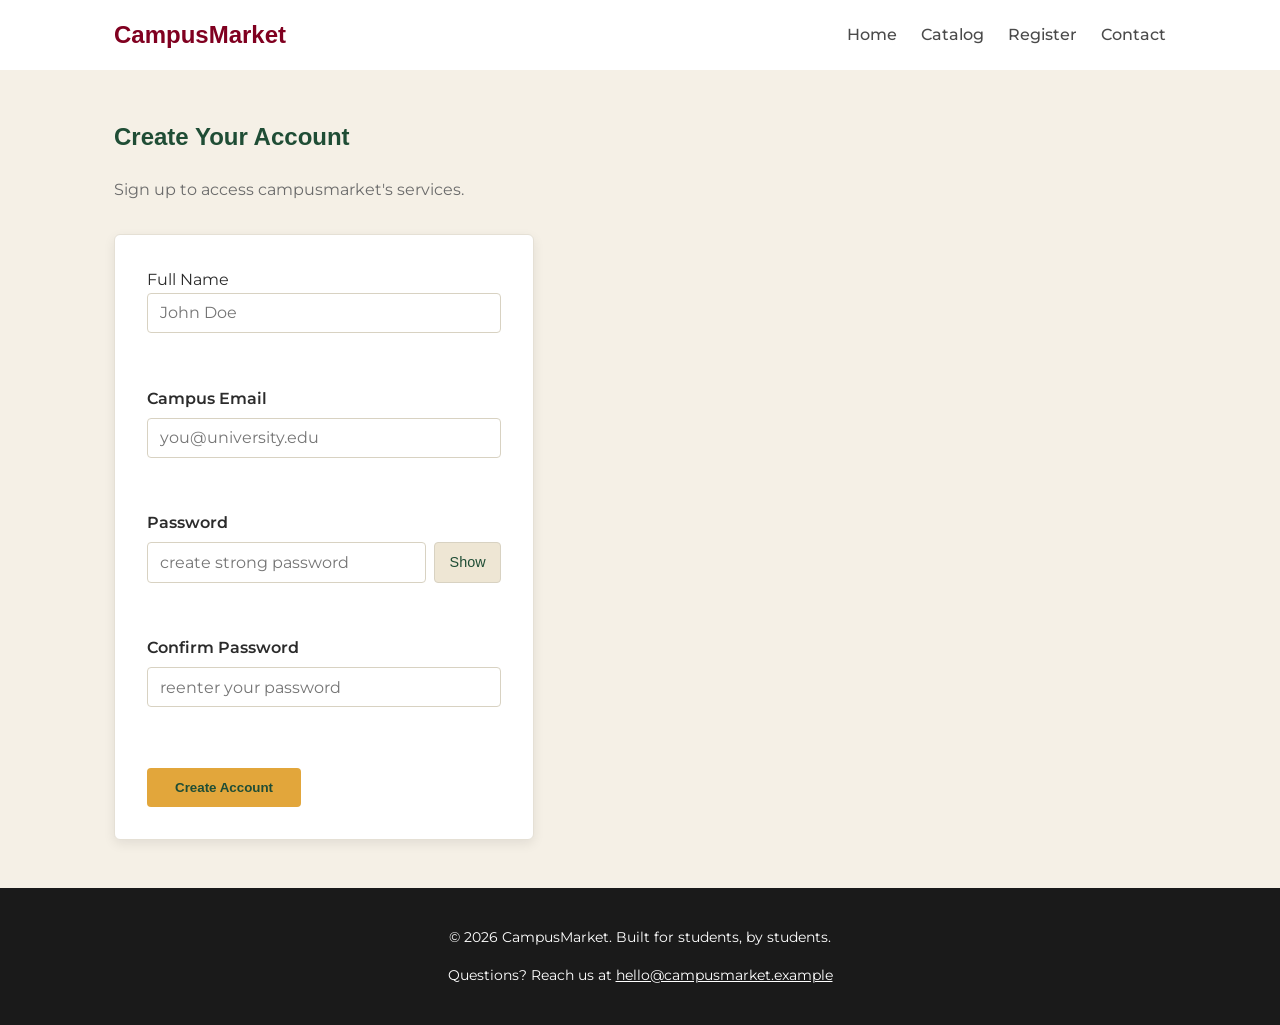
==== register.html @ 50a69acf "Add files via upload Part 3: form validation and interactivity" ====
<!DOCTYPE html>
<html>
<head>
  <meta charset="UTF-8">
  <meta name="viewport" content="width=device-width, initial-scale=1.0">
  <title>Register - CampusMarket</title>
  <link rel="stylesheet" href="styles.css">
</head>
<body>
  <header class="site-header">
    <div class="container header-inner">
      <a href="index.html" class="logo">Campus<span>Market</span></a>
      <nav>
        <ul class="nav-list">
          <li><a href="index.html">Home</a></li>
          <li><a href="catalog.html">Catalog</a></li>
          <li><a href="register.html" aria-current="page">Register</a></li>
          <li><a href="index.html#contact">Contact</a></li>
        </ul>
      </nav>
    </div>
  </header>

  <main>
    <section class="register-section" aria-labelledby="register-heading">
      <div class="container">
        <header class='register-header'>
          <h1 id="register-heading">Create Your Account</h1>
          <p class="register-subtitle">Sign up to access campusmarket's services.</p>
        </header>
<!--password-->
        <form id="registerForm" class="register-form" novalidate>
          <div class="form-group">
            <label="fullName">Full Name</label>
            <input type="text" 
                  id="fullName"
                   name="fullName"
                   placeholder="John Doe"
                   required>
            <p class="error-message" id="fullNameError"></p>
          </div>
<!--email-->
          <div class="form-group">
            <label for="email">Campus Email</label>
            <input type="text" id="email" name="email" placeholder="you@university.edu">
            <p class="error-message" id="emailError"></p>
          </div>
          <div class="form-group">
            <label for="password">Password</label>
            <div class="password-wrapper">
              <input type="password" 
                id="password"
                 name="password"
                 placeholder="create strong password"
                 autoComplete="new-password"
                 required>
              <button type="button" 
                id="togglePassword" 
                class="toggle-btn"#
                aria-label="Show password">
                Show</button>
            </div>
            <p class="error-message" id="passwordError"></p>
          </div>
<!--confirm password-->
          <div class="form-group">
            <label for="confirmPassword">Confirm Password</label>
            <input type="password"
               id="confirmPassword" 
               name="confirmPassword"
               placeholder="reenter your password"
               autocomplete="new-password"
               required>
            <p class="error-message" id="confirmPasswordError"></p>
          </div>
<!--submit button-->
          <button type="submit" class="btn">Create Account</button>
          <p id="formSuccess" class="form-success" hidden>Account created successfully! Welcome to CampusMarket.
          </p>
        </form>
      </div>
    </section>
  </main>

  <footer class="site-footer">
    <div class="container">
      <p>&copy; 2026 CampusMarket. Built for students, by students.</p>
      <p>Questions? Reach us at <a href="mailto:hello@campusmarket.example">hello@campusmarket.example</a></p>
    </div>
  </footer>

  <script src="register.js"></script>
</body>
</html>
---- styles.css ----
/*:root {
  --color-primary: #2f6f4f;
  --color-primary-dark: #1f4d35;
  --color-accent: #e2a63b;
  --color-bg: #faf8f3;
  --color-card-bg: #ffffff;
  --color-text: #2b2b2b;
  --color-muted: #6b6b6b;
  --font-heading: Lucida Sans, sans-serif;
  --font-body: Montserrat, sans-serif;
}

* {
  box-sizing: border-box;
}

body {
  margin: 0;
  font-family: var(--font-body);
  color: var(--color-text);
  background-color: var(--color-bg);
  line-height: 1.6;
}

h1, h2, h3 {
  font-family: var(--font-heading);
  color: var(--color-primary-dark);
  margin-top: 0;
}

a {
  color: var(--color-primary);
  text-decoration: none;
}

a:hover {
  text-decoration: underline;
}

.container {
  max-width: 1100px;
  margin: 0 auto;
  padding: 0 1.5rem;
}

.site-header {
  background-color: var(--color-primary-dark);
  padding: 1rem 0;
}

.header-inner {
  display: flex;
  justify-content: space-between;
  align-items: center;
  flex-wrap: wrap;
}

.logo {
  font-family: var(--font-heading);
  font-size: 1.5rem;
  font-weight: bold;
  color: #ffffff;
}

.logo span {
  color: var(--color-accent);
}

.nav-list {
  list-style: none;
  display: flex;
  gap: 1.5rem;
  margin: 0;
  padding: 0;
  align-items: center;
}

.nav-list a {
  color: #ffffff;
  font-weight: 500;
  text-decoration: none;
  transition: color 0.2s ease-in-out;
}

.nav-list a:hover {
  color: #e63946;
  text-decoration: none;
}

.hero {
  background-color: var(--color-primary);
  color: #ffffff;
  padding: 4rem 0;
  text-align: center;
}

.hero h1 {
  color: #ffffff;
  font-size: 2.25rem;
  max-width: 700px;
  margin: 0 auto 1rem;
}

.hero p {
  max-width: 600px;
  margin: 0 auto 1.5rem;
  color: #eaf3ee;
}

.btn {
  display: inline-block;
  background-color: var(--color-accent);
  color: var(--color-primary-dark);
  font-weight: bold;
  padding: 0.75rem 1.75rem;
  border-radius: 4px;
}

.btn:hover {
  background-color: #cf9633;
  text-decoration: none;
}

.features {
  padding: 3rem 0;
}

.feature-grid {
  display: grid;
  grid-template-columns: repeat(auto-fit, minmax(220px, 1fr));
  gap: 1.5rem;
  margin-top: 1.5rem;
}

.feature-card {
  background-color: var(--color-card-bg);
  border: 1px solid #e5e0d5;
  border-radius: 6px;
  padding: 1.5rem;
}

.feature-card h3 {
  color: var(--color-primary);
  margin-bottom: 0.5rem;
}

.about {
  background-color: #f1ede1;
  padding: 3rem 0;
}

.about p {
  max-width: 750px;
  color: var(--color-text);
}

.catalog-intro {
  padding: 2.5rem 0 1rem;
  text-align: center;
}

.catalog-intro p {
  color: var(--color-muted);
}

.catalog {
  padding: 1rem 0 3rem;
}

.catalog-controls {
  display: flex;
  gap: 1rem;
  flex-wrap: wrap;
  margin-bottom: 1.5rem;
}

.catalog-controls input,
.catalog-controls select {
  padding: 0.6rem 0.8rem;
  border: 1px solid #d8d2c2;
  border-radius: 4px;
  font-family: var(--font-body);
  font-size: 1rem;
}

.catalog-controls input {
  flex: 1;
  min-width: 200px;
}

.no-results {
  color: var(--color-muted);
  font-style: italic;
}

.product-calc {
  margin-top: 0.9rem;
  padding-top: 0.9rem;
  border-top: 1px solid #eee6d4;
}

.product-calc label {
  font-size: 0.9rem;
  color: var(--color-muted);
  display: flex;
  align-items: center;
  gap: 0.5rem;
}

.qty-input {
  width: 60px;
  padding: 0.3rem;
  border: 1px solid #d8d2c2;
  border-radius: 4px;
}

.product-total {
  font-weight: bold;
  color: var(--color-primary-dark);
  margin: 0.5rem 0 0;
}

.product-grid {
  display: grid;
  grid-template-columns: repeat(auto-fit, minmax(240px, 1fr));
  gap: 1.5rem;
}

.product-card {
  background-color: var(--color-card-bg);
  border: 1px solid #e5e0d5;
  border-radius: 6px;
  padding: 1.25rem;
  display: flex;
  flex-direction: column;
}

.product-name {
  font-size: 1.1rem;
  margin-bottom: 0.4rem;
}

.product-price {
  color: var(--color-accent);
  font-weight: bold;
  margin: 0 0 0.6rem;
}

.product-desc {
  color: var(--color-muted);
  margin: 0;
}

.register-section {
  padding: 3rem 0;
}

.register-section p {
  color: var(--color-muted);
  margin-bottom: 2rem;
}

.register-form {
  max-width: 420px;
  background-color: var(--color-card-bg);
  border: 1px solid #e5e0d5;
  border-radius: 6px;
  padding: 2rem;
}

.form-group {
  margin-bottom: 1.25rem;
}

.form-group label {
  display: block;
  font-weight: 600;
  margin-bottom: 0.4rem;
}

.form-group input[type="text"],
.form-group input[type="password"] {
  width: 100%;
  padding: 0.6rem 0.75rem;
  border: 1px solid #d8d2c2;
  border-radius: 4px;
  font-family: var(--font-body);
  font-size: 1rem;
}

.password-wrapper {
  display: flex;
  gap: 0.5rem;
}

.password-wrapper input {
  flex: 1;
}

.toggle-btn {
  background-color: #eee6d4;
  border: 1px solid #d8d2c2;
  border-radius: 4px;
  padding: 0 0.9rem;
  cursor: pointer;
  font-size: 0.9rem;
  color: var(--color-primary-dark);
}

.toggle-btn:hover {
  background-color: #e2d8bf;
}

.error-message {
  color: #b3261e;
  font-size: 0.85rem;
  margin: 0.35rem 0 0;
  min-height: 1.1em;
}

.form-success {
  color: var(--color-primary);
  font-weight: bold;
  margin-top: 1rem;
}

.register-form .btn {
  border: none;
  cursor: pointer;
  margin-top: 0.5rem;
}

.site-footer {
  background-color: var(--color-primary-dark);
  color: #eaf3ee;
  padding: 1.5rem 0;
  text-align: center;
  font-size: 0.9rem;
}

.site-footer a {
  color: var(--color-accent);
}
*/
@import url('https://fonts.googleapis.com/css2?family=Montserrat:wght@400;500;600;700&display=swap');

:root {
  --color-primary: #2f6f4f;
  --color-primary-dark: #1f4d35;
  --color-accent: #e2a63b;
  --color-burgundy: #800020;
  --color-bg: #faf8f3;
  --color-cream: #f5f0e6;
  --color-card-bg: #ffffff;
  --color-text: #2b2b2b;
  --color-muted: #6b6b6b;
  --font-heading: 'Lucida Sans', 'Lucida Sans Unicode', 'Lucida Grande', sans-serif;
  --font-body: 'Montserrat', Arial, Helvetica, sans-serif;
}

* {
  box-sizing: border-box;
}

body {
  margin: 0;
  font-family: var(--font-body);
  color: var(--color-text);
  background-color: var(--color-bg);
  line-height: 1.6;
}

h1, h2, h3 {
  font-family: var(--font-heading);
  color: var(--color-primary-dark);
  margin-top: 0;
}

a {
  color: var(--color-primary);
  text-decoration: none;
}

a:hover {
  text-decoration: underline;
}

.container {
  max-width: 1100px;
  margin: 0 auto;
  padding: 0 1.5rem;
}

.site-header {
  background-color: #ffffff;
  padding: 1rem 0;
  box-shadow: 0 1px 4px rgba(0, 0, 0, 0.08);
}

.header-inner {
  display: flex;
  justify-content: space-between;
  align-items: center;
  flex-wrap: wrap;
}

.logo {
  font-family: var(--font-heading);
  font-size: 1.5rem;
  font-weight: bold;
  color: var(--color-burgundy);
}

.logo span {
  color: var(--color-burgundy);
}

.nav-list {
  list-style: none;
  display: flex;
  gap: 1.5rem;
  margin: 0;
  padding: 0;
}

.nav-list a {
  color: #4a4a4a;
  font-weight: 500;
  transition: color 0.2s ease;
}

.nav-list a:hover {
  color: var(--color-burgundy);
  text-decoration: none;
}

.hero {
  background-color: var(--color-primary);
  color: #ffffff;
  padding: 4rem 0;
  text-align: center;
}

.hero h1 {
  color: #ffffff;
  font-size: 2.25rem;
  max-width: 700px;
  margin: 0 auto 1rem;
}

.hero p {
  max-width: 600px;
  margin: 0 auto 1.5rem;
  color: #eaf3ee;
}

.btn {
  display: inline-block;
  background-color: var(--color-accent);
  color: var(--color-primary-dark);
  font-weight: bold;
  padding: 0.75rem 1.75rem;
  border-radius: 4px;
}

.btn:hover {
  background-color: #cf9633;
  text-decoration: none;
}

.features {
  background-color: var(--color-cream);
  padding: 3rem 0;
}

.feature-grid {
  display: grid;
  grid-template-columns: repeat(auto-fit, minmax(220px, 1fr));
  gap: 1.5rem;
  margin-top: 1.5rem;
}

.feature-card {
  background-color: var(--color-card-bg);
  border: 1px solid #e5e0d5;
  border-radius: 6px;
  padding: 1.5rem;
  box-shadow: 0 4px 12px rgba(0, 0, 0, 0.08);
  transition: box-shadow 0.25s ease, transform 0.25s ease;
}

.feature-card:hover {
  box-shadow: 0 8px 20px rgba(0, 0, 0, 0.12);
  transform: translateY(-2px);
}

.feature-card h3 {
  color: var(--color-primary);
  margin-bottom: 0.5rem;
}

.about {
  background-color: var(--color-cream);
  padding: 3rem 0;
}

.about p {
  max-width: 750px;
  color: var(--color-text);
}

.catalog-intro {
  background-color: var(--color-cream);
  padding: 2.5rem 0 1rem;
  text-align: center;
}

.catalog-intro p {
  color: var(--color-muted);
}

.catalog {
  padding: 1rem 0 3rem;
}

.catalog-controls {
  display: flex;
  gap: 1rem;
  flex-wrap: wrap;
  margin-bottom: 1.5rem;
}

.catalog-controls input,
.catalog-controls select {
  padding: 0.6rem 0.8rem;
  border: 1px solid #d8d2c2;
  border-radius: 4px;
  font-family: var(--font-body);
  font-size: 1rem;
}

.catalog-controls input {
  flex: 1;
  min-width: 200px;
}

.no-results {
  color: var(--color-muted);
  font-style: italic;
}

.product-calc {
  margin-top: 0.9rem;
  padding-top: 0.9rem;
  border-top: 1px solid #eee6d4;
}

.product-calc label {
  font-size: 0.9rem;
  color: var(--color-muted);
  display: flex;
  align-items: center;
  gap: 0.5rem;
}

.qty-input {
  width: 60px;
  padding: 0.3rem;
  border: 1px solid #d8d2c2;
  border-radius: 4px;
}

.product-total {
  font-weight: bold;
  color: var(--color-primary-dark);
  margin: 0.5rem 0 0;
}

.product-grid {
  display: grid;
  grid-template-columns: repeat(auto-fit, minmax(240px, 1fr));
  gap: 1.5rem;
}

.product-card {
  background-color: var(--color-card-bg);
  border: 1px solid #e5e0d5;
  border-radius: 6px;
  padding: 1.25rem;
  display: flex;
  flex-direction: column;
  box-shadow: 0 4px 12px rgba(0, 0, 0, 0.08);
  transition: box-shadow 0.25s ease, transform 0.25s ease;
}

.product-card:hover {
  box-shadow: 0 8px 20px rgba(0, 0, 0, 0.12);
  transform: translateY(-2px);
}

.product-name {
  font-size: 1.1rem;
  margin-bottom: 0.4rem;
}

.product-price {
  color: var(--color-accent);
  font-weight: bold;
  margin: 0 0 0.6rem;
}

.product-desc {
  color: var(--color-muted);
  margin: 0;
}

.register-section {
  background-color: var(--color-cream);
  padding: 3rem 0;
}

.register-section p {
  color: var(--color-muted);
  margin-bottom: 2rem;
}

.register-form {
  max-width: 420px;
  background-color: var(--color-card-bg);
  border: 1px solid #e5e0d5;
  border-radius: 6px;
  padding: 2rem;
  box-shadow: 0 4px 12px rgba(0, 0, 0, 0.08);
}

.form-group {
  margin-bottom: 1.25rem;
}

.form-group label {
  display: block;
  font-weight: 600;
  margin-bottom: 0.4rem;
}

.form-group input[type="text"],
.form-group input[type="password"] {
  width: 100%;
  padding: 0.6rem 0.75rem;
  border: 1px solid #d8d2c2;
  border-radius: 4px;
  font-family: var(--font-body);
  font-size: 1rem;
}

.password-wrapper {
  display: flex;
  gap: 0.5rem;
}

.password-wrapper input {
  flex: 1;
}

.toggle-btn {
  background-color: #eee6d4;
  border: 1px solid #d8d2c2;
  border-radius: 4px;
  padding: 0 0.9rem;
  cursor: pointer;
  font-size: 0.9rem;
  color: var(--color-primary-dark);
}

.toggle-btn:hover {
  background-color: #e2d8bf;
}

.error-message {
  color: #b3261e;
  font-size: 0.85rem;
  margin: 0.35rem 0 0;
  min-height: 1.1em;
}

.form-success {
  color: var(--color-primary);
  font-weight: bold;
  margin-top: 1rem;
}

.register-form .btn {
  border: none;
  cursor: pointer;
  margin-top: 0.5rem;
}

.site-footer {
  background-color: #1a1a1a;
  color: #ffffff;
  padding: 1.5rem 0;
  text-align: center;
  font-size: 0.9rem;
}

.site-footer a {
  color: #ffffff;
  text-decoration: underline;
}

.site-footer a:hover {
  color: var(--color-burgundy);
}
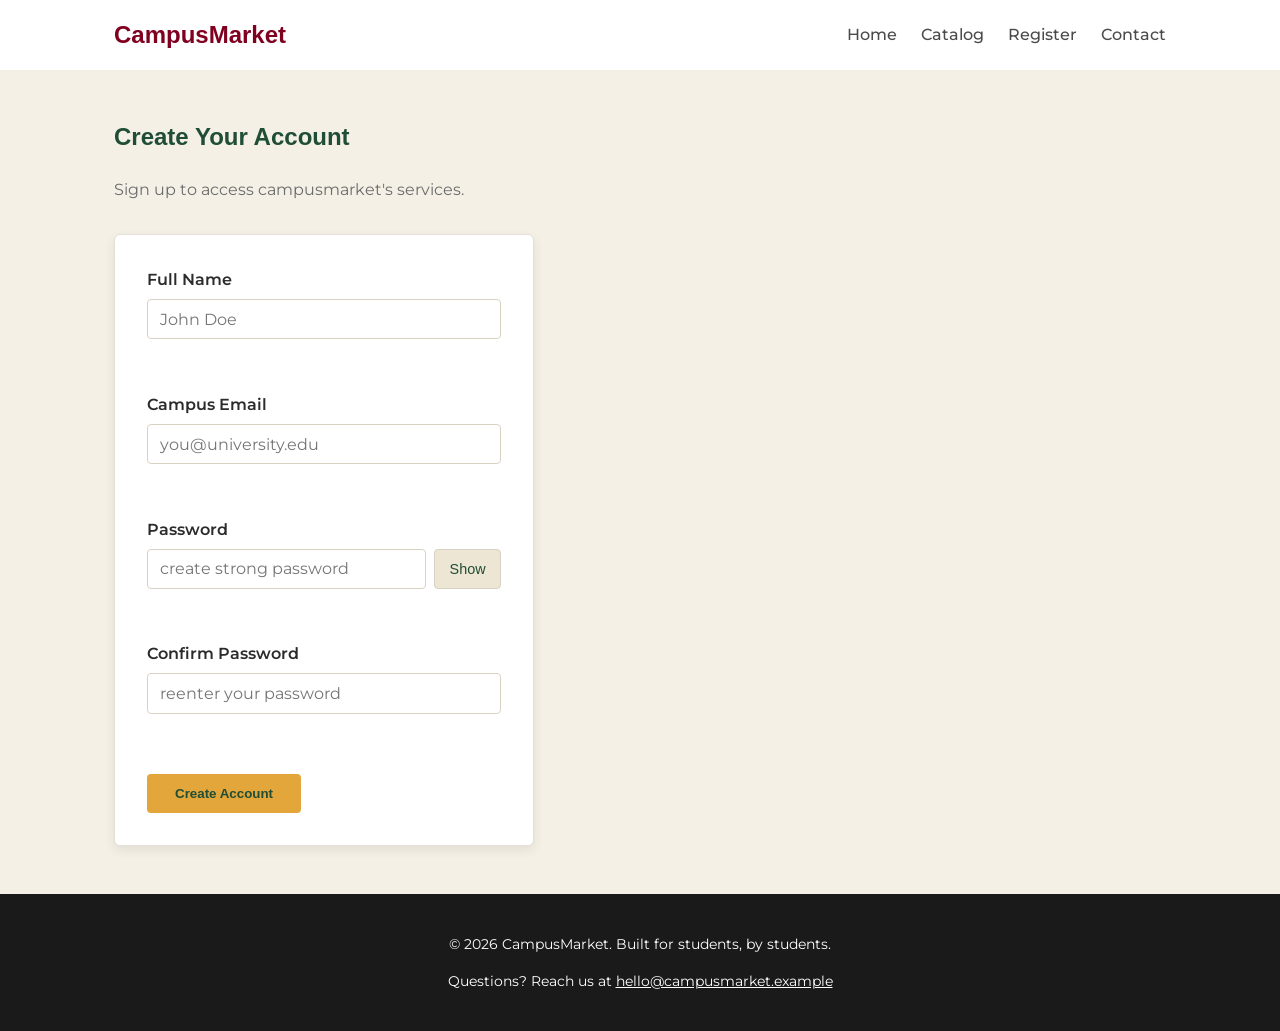
==== commit aa84d277: "Fix label attribute and update script source" ====
--- a/register.html
+++ b/register.html
@@ -31,7 +31,7 @@
 <!--password-->
         <form id="registerForm" class="register-form" novalidate>
           <div class="form-group">
-            <label="fullName">Full Name</label>
+            <label for="fullName">Full Name</label>
             <input type="text" 
                   id="fullName"
                    name="fullName"
@@ -56,7 +56,7 @@
                  required>
               <button type="button" 
                 id="togglePassword" 
-                class="toggle-btn"#
+                class="toggle-btn"
                 aria-label="Show password">
                 Show</button>
             </div>
@@ -89,6 +89,6 @@
     </div>
   </footer>
 
-  <script src="register.js"></script>
+  <script src="app.js"></script>
 </body>
 </html>
--- a/styles.css
+++ b/styles.css
@@ -1,347 +1,4 @@
-/*:root {
-  --color-primary: #2f6f4f;
-  --color-primary-dark: #1f4d35;
-  --color-accent: #e2a63b;
-  --color-bg: #faf8f3;
-  --color-card-bg: #ffffff;
-  --color-text: #2b2b2b;
-  --color-muted: #6b6b6b;
-  --font-heading: Lucida Sans, sans-serif;
-  --font-body: Montserrat, sans-serif;
-}
-
-* {
-  box-sizing: border-box;
-}
-
-body {
-  margin: 0;
-  font-family: var(--font-body);
-  color: var(--color-text);
-  background-color: var(--color-bg);
-  line-height: 1.6;
-}
-
-h1, h2, h3 {
-  font-family: var(--font-heading);
-  color: var(--color-primary-dark);
-  margin-top: 0;
-}
-
-a {
-  color: var(--color-primary);
-  text-decoration: none;
-}
-
-a:hover {
-  text-decoration: underline;
-}
-
-.container {
-  max-width: 1100px;
-  margin: 0 auto;
-  padding: 0 1.5rem;
-}
-
-.site-header {
-  background-color: var(--color-primary-dark);
-  padding: 1rem 0;
-}
-
-.header-inner {
-  display: flex;
-  justify-content: space-between;
-  align-items: center;
-  flex-wrap: wrap;
-}
-
-.logo {
-  font-family: var(--font-heading);
-  font-size: 1.5rem;
-  font-weight: bold;
-  color: #ffffff;
-}
-
-.logo span {
-  color: var(--color-accent);
-}
-
-.nav-list {
-  list-style: none;
-  display: flex;
-  gap: 1.5rem;
-  margin: 0;
-  padding: 0;
-  align-items: center;
-}
-
-.nav-list a {
-  color: #ffffff;
-  font-weight: 500;
-  text-decoration: none;
-  transition: color 0.2s ease-in-out;
-}
-
-.nav-list a:hover {
-  color: #e63946;
-  text-decoration: none;
-}
-
-.hero {
-  background-color: var(--color-primary);
-  color: #ffffff;
-  padding: 4rem 0;
-  text-align: center;
-}
-
-.hero h1 {
-  color: #ffffff;
-  font-size: 2.25rem;
-  max-width: 700px;
-  margin: 0 auto 1rem;
-}
-
-.hero p {
-  max-width: 600px;
-  margin: 0 auto 1.5rem;
-  color: #eaf3ee;
-}
-
-.btn {
-  display: inline-block;
-  background-color: var(--color-accent);
-  color: var(--color-primary-dark);
-  font-weight: bold;
-  padding: 0.75rem 1.75rem;
-  border-radius: 4px;
-}
-
-.btn:hover {
-  background-color: #cf9633;
-  text-decoration: none;
-}
-
-.features {
-  padding: 3rem 0;
-}
-
-.feature-grid {
-  display: grid;
-  grid-template-columns: repeat(auto-fit, minmax(220px, 1fr));
-  gap: 1.5rem;
-  margin-top: 1.5rem;
-}
-
-.feature-card {
-  background-color: var(--color-card-bg);
-  border: 1px solid #e5e0d5;
-  border-radius: 6px;
-  padding: 1.5rem;
-}
-
-.feature-card h3 {
-  color: var(--color-primary);
-  margin-bottom: 0.5rem;
-}
-
-.about {
-  background-color: #f1ede1;
-  padding: 3rem 0;
-}
-
-.about p {
-  max-width: 750px;
-  color: var(--color-text);
-}
-
-.catalog-intro {
-  padding: 2.5rem 0 1rem;
-  text-align: center;
-}
-
-.catalog-intro p {
-  color: var(--color-muted);
-}
-
-.catalog {
-  padding: 1rem 0 3rem;
-}
-
-.catalog-controls {
-  display: flex;
-  gap: 1rem;
-  flex-wrap: wrap;
-  margin-bottom: 1.5rem;
-}
-
-.catalog-controls input,
-.catalog-controls select {
-  padding: 0.6rem 0.8rem;
-  border: 1px solid #d8d2c2;
-  border-radius: 4px;
-  font-family: var(--font-body);
-  font-size: 1rem;
-}
-
-.catalog-controls input {
-  flex: 1;
-  min-width: 200px;
-}
-
-.no-results {
-  color: var(--color-muted);
-  font-style: italic;
-}
-
-.product-calc {
-  margin-top: 0.9rem;
-  padding-top: 0.9rem;
-  border-top: 1px solid #eee6d4;
-}
-
-.product-calc label {
-  font-size: 0.9rem;
-  color: var(--color-muted);
-  display: flex;
-  align-items: center;
-  gap: 0.5rem;
-}
-
-.qty-input {
-  width: 60px;
-  padding: 0.3rem;
-  border: 1px solid #d8d2c2;
-  border-radius: 4px;
-}
-
-.product-total {
-  font-weight: bold;
-  color: var(--color-primary-dark);
-  margin: 0.5rem 0 0;
-}
-
-.product-grid {
-  display: grid;
-  grid-template-columns: repeat(auto-fit, minmax(240px, 1fr));
-  gap: 1.5rem;
-}
-
-.product-card {
-  background-color: var(--color-card-bg);
-  border: 1px solid #e5e0d5;
-  border-radius: 6px;
-  padding: 1.25rem;
-  display: flex;
-  flex-direction: column;
-}
-
-.product-name {
-  font-size: 1.1rem;
-  margin-bottom: 0.4rem;
-}
-
-.product-price {
-  color: var(--color-accent);
-  font-weight: bold;
-  margin: 0 0 0.6rem;
-}
-
-.product-desc {
-  color: var(--color-muted);
-  margin: 0;
-}
-
-.register-section {
-  padding: 3rem 0;
-}
-
-.register-section p {
-  color: var(--color-muted);
-  margin-bottom: 2rem;
-}
-
-.register-form {
-  max-width: 420px;
-  background-color: var(--color-card-bg);
-  border: 1px solid #e5e0d5;
-  border-radius: 6px;
-  padding: 2rem;
-}
-
-.form-group {
-  margin-bottom: 1.25rem;
-}
-
-.form-group label {
-  display: block;
-  font-weight: 600;
-  margin-bottom: 0.4rem;
-}
-
-.form-group input[type="text"],
-.form-group input[type="password"] {
-  width: 100%;
-  padding: 0.6rem 0.75rem;
-  border: 1px solid #d8d2c2;
-  border-radius: 4px;
-  font-family: var(--font-body);
-  font-size: 1rem;
-}
-
-.password-wrapper {
-  display: flex;
-  gap: 0.5rem;
-}
-
-.password-wrapper input {
-  flex: 1;
-}
-
-.toggle-btn {
-  background-color: #eee6d4;
-  border: 1px solid #d8d2c2;
-  border-radius: 4px;
-  padding: 0 0.9rem;
-  cursor: pointer;
-  font-size: 0.9rem;
-  color: var(--color-primary-dark);
-}
-
-.toggle-btn:hover {
-  background-color: #e2d8bf;
-}
-
-.error-message {
-  color: #b3261e;
-  font-size: 0.85rem;
-  margin: 0.35rem 0 0;
-  min-height: 1.1em;
-}
-
-.form-success {
-  color: var(--color-primary);
-  font-weight: bold;
-  margin-top: 1rem;
-}
-
-.register-form .btn {
-  border: none;
-  cursor: pointer;
-  margin-top: 0.5rem;
-}
-
-.site-footer {
-  background-color: var(--color-primary-dark);
-  color: #eaf3ee;
-  padding: 1.5rem 0;
-  text-align: center;
-  font-size: 0.9rem;
-}
-
-.site-footer a {
-  color: var(--color-accent);
-}
-*/
+
 @import url('https://fonts.googleapis.com/css2?family=Montserrat:wght@400;500;600;700&display=swap');
 
 :root {
